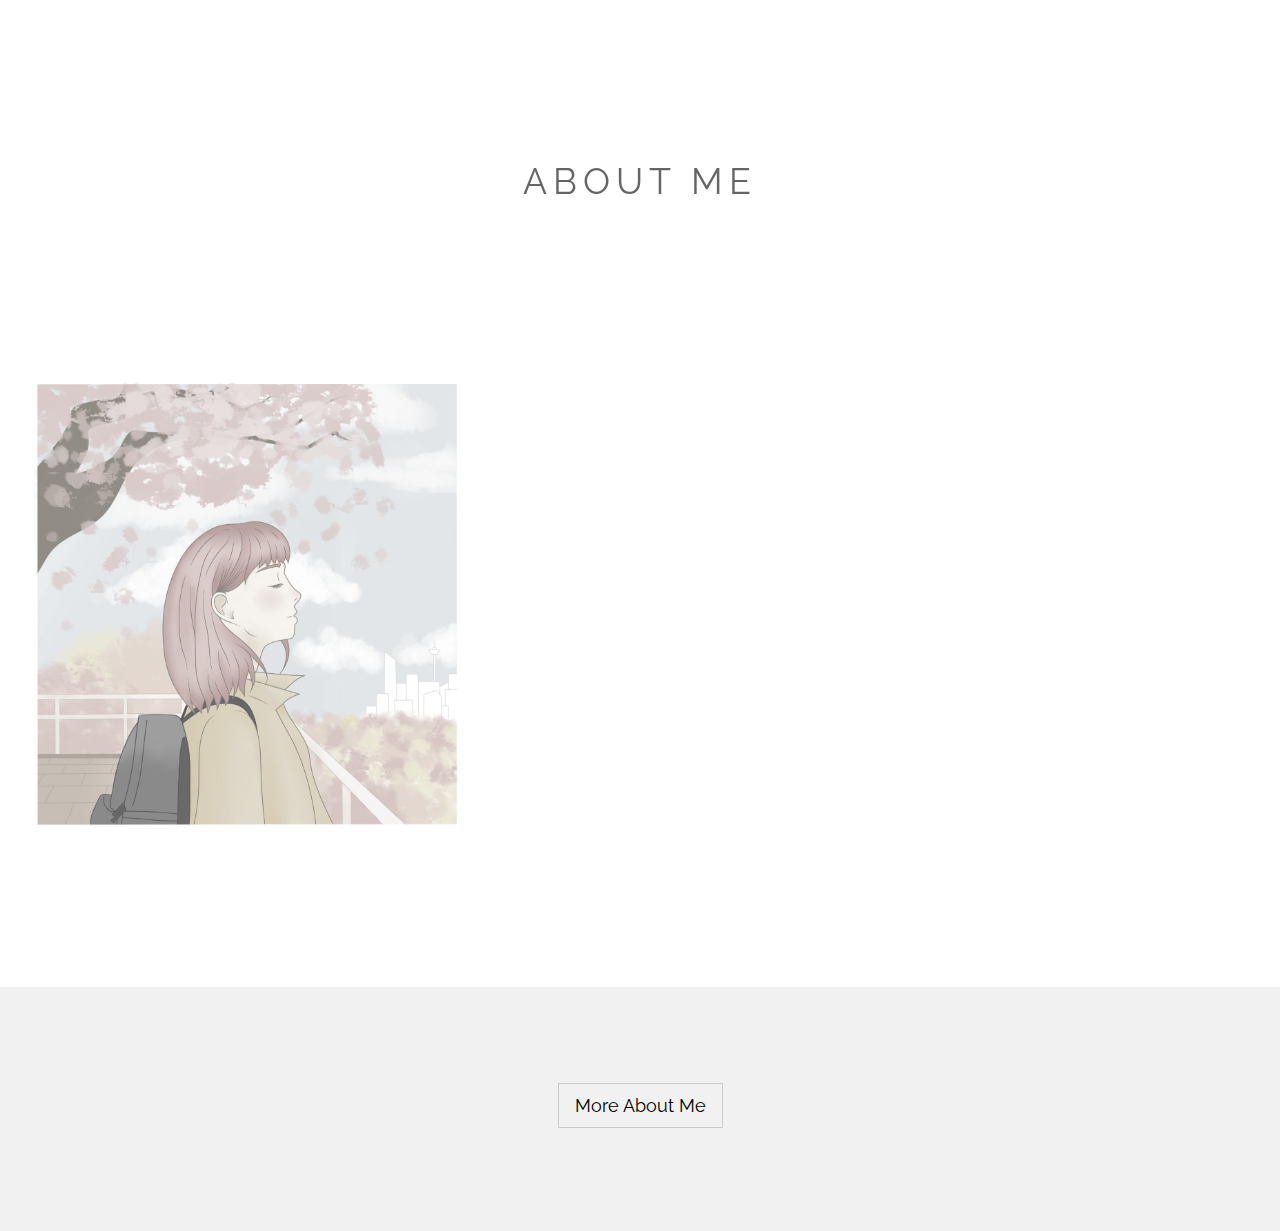
==== index.html @ 55295b82 "Update index.html" ====
<!DOCTYPE html>
<html>
<title>Miranda - Exer 1</title>
<meta charset="UTF-8">
<meta name="viewport" content="width=device-width, initial-scale=1">
<link rel="stylesheet" href="https://www.w3schools.com/w3css/4/w3.css">
<link rel="stylesheet" href="https://fonts.googleapis.com/css?family=Raleway">
<link rel="stylesheet" href="https://cdnjs.cloudflare.com/ajax/libs/font-awesome/4.7.0/css/font-awesome.min.css">
<link rel="stylesheet" type="text/css" href="style.css">

<body>

<!-- !PAGE CONTENT! -->
<div class="w3-content" style="max-width:1500px">

<!-- Header -->
<header class="w3-panel w3-center w3-opacity" style="padding:128px 16px">
  <h1>ABOUT ME</h1>
</header>

<div class="w3-row-padding w3-grayscale" style="margin-bottom:128px">
  <div class="w3-half">
    <img src="image1.jpg" style="width:75%;">
  </div>

  <div class="w3-half">
  </div>
</div>
  
<!-- End Page Content -->
</div>

<!-- Footer -->
<footer class="w3-container w3-padding-64 w3-light-grey w3-center w3-large"> 
  <div class="w3-padding-32">
    <div class="w3-bar w3-border">
      <a href="moreaboutme.html" class="w3-bar-item w3-button">More About Me</a>
    </div>
  </div>
</footer>

</body>
</html>
---- style.css ----
body,h1 {font-family: "Raleway", Arial, sans-serif}
h1 {letter-spacing: 6px}
.w3-row-padding img {margin-bottom: 12px}
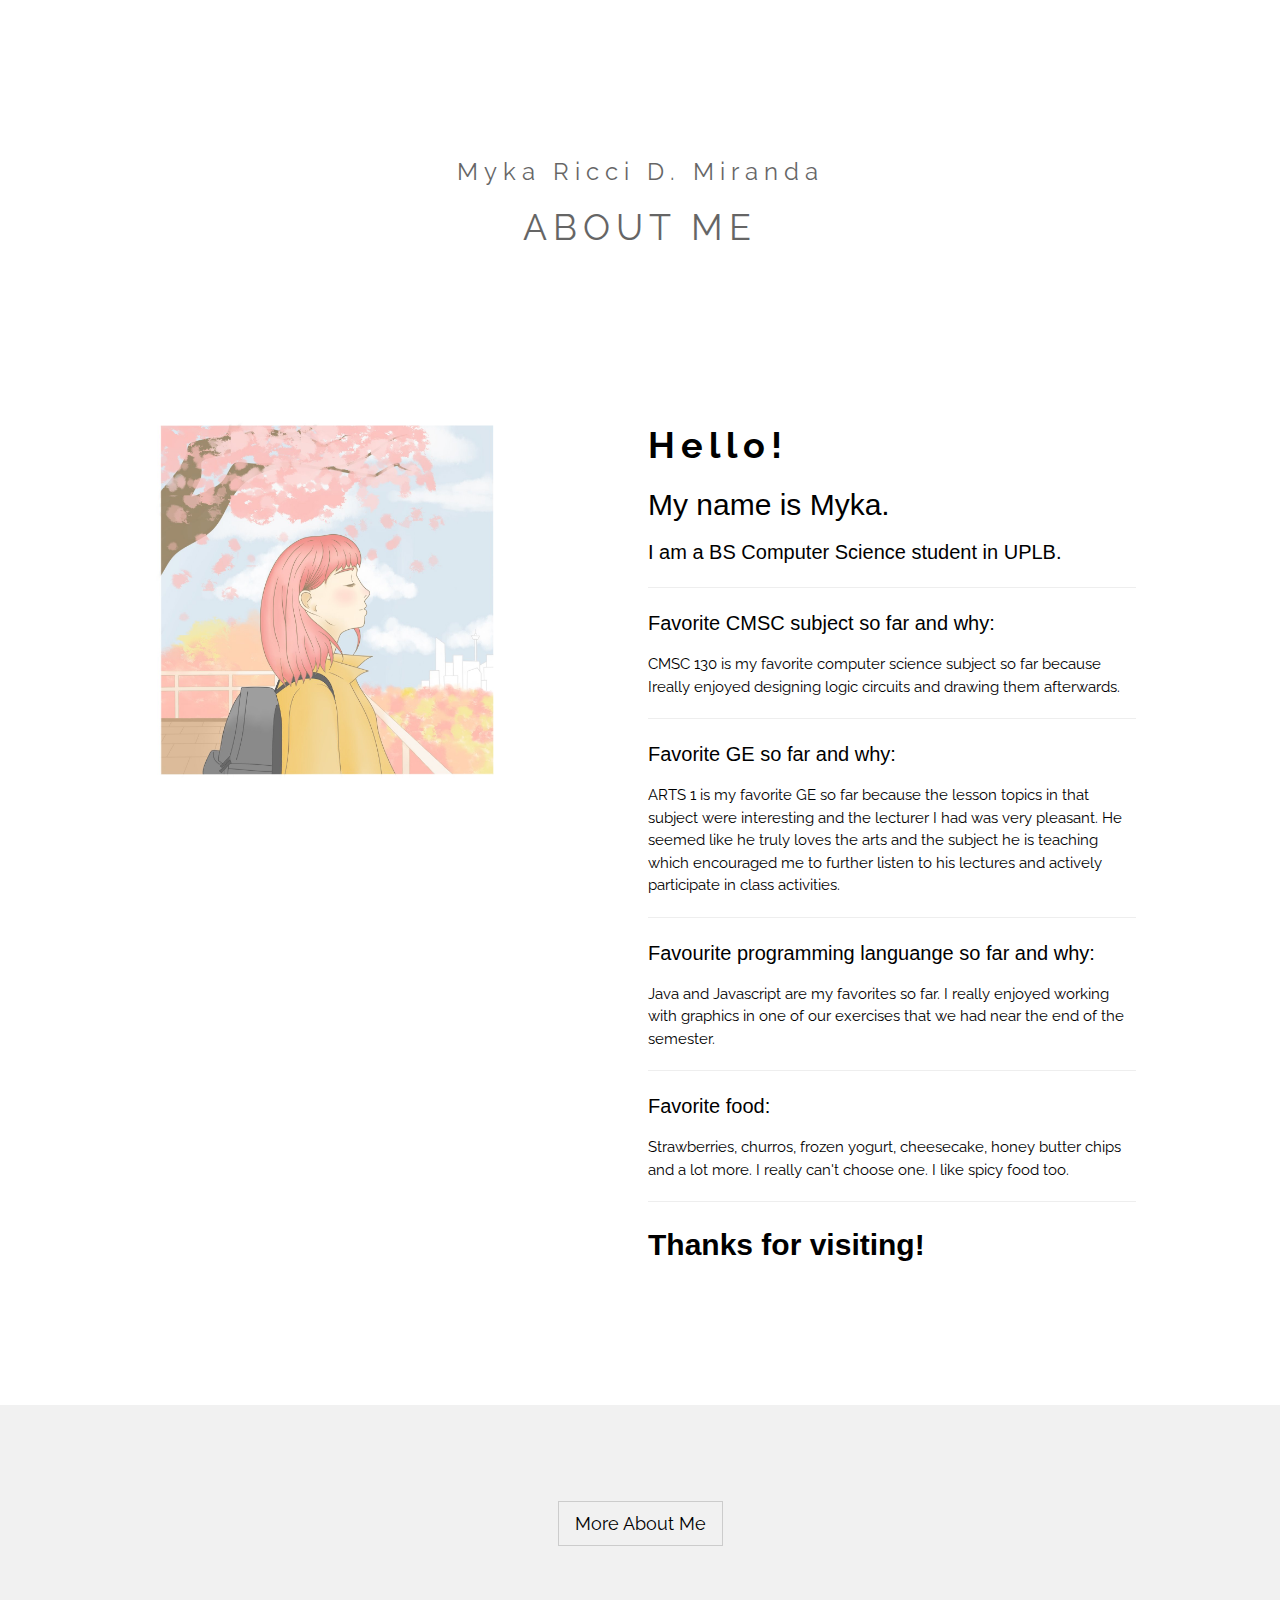
==== commit 772e6ca5: "Update index.html" ====
--- a/index.html
+++ b/index.html
@@ -15,15 +15,33 @@
 
 <!-- Header -->
 <header class="w3-panel w3-center w3-opacity" style="padding:128px 16px">
+  <h1 class="w3-xlarge">Myka Ricci D. Miranda</h1>
   <h1>ABOUT ME</h1>
 </header>
 
-<div class="w3-row-padding w3-grayscale" style="margin-bottom:128px">
+<div class="w3-row-padding" style="margin-bottom:128px;margin-left:128px;margin-right:128px">
   <div class="w3-half">
     <img src="image1.jpg" style="width:75%;">
   </div>
 
   <div class="w3-half">
+  <h1><strong> Hello! </strong></h1>
+  <h2> My name is Myka.</h2>
+  <h4> I am a BS Computer Science student in UPLB.</h4>
+  <hr>
+  <h4>Favorite CMSC subject so far and why:</h4>
+    <p>CMSC 130 is my favorite computer science subject so far because Ireally enjoyed designing logic circuits and drawing them afterwards.</p>
+  <hr>
+  <h4>Favorite GE so far and why:</h4>
+    <p>ARTS 1 is my favorite GE so far because the lesson topics in that subject were interesting and the lecturer I had was very pleasant. He seemed like he truly loves the arts and the subject he is teaching which encouraged me to further listen to his lectures and actively participate in class activities.</p>
+  <hr>
+  <h4>Favourite programming languange so far and why:</h4>
+    <p>Java and Javascript are my favorites so far. I really enjoyed working with graphics in one of our exercises that we had near the end of the semester.</p>
+  <hr>
+  <h4>Favorite food:</h4>
+    <p>Strawberries, churros, frozen yogurt, cheesecake, honey butter chips and a lot more. I really can't choose one. I like spicy food too.</p>
+  <hr>
+  <h2><strong>Thanks for visiting!</strong></h2>
   </div>
 </div>
   
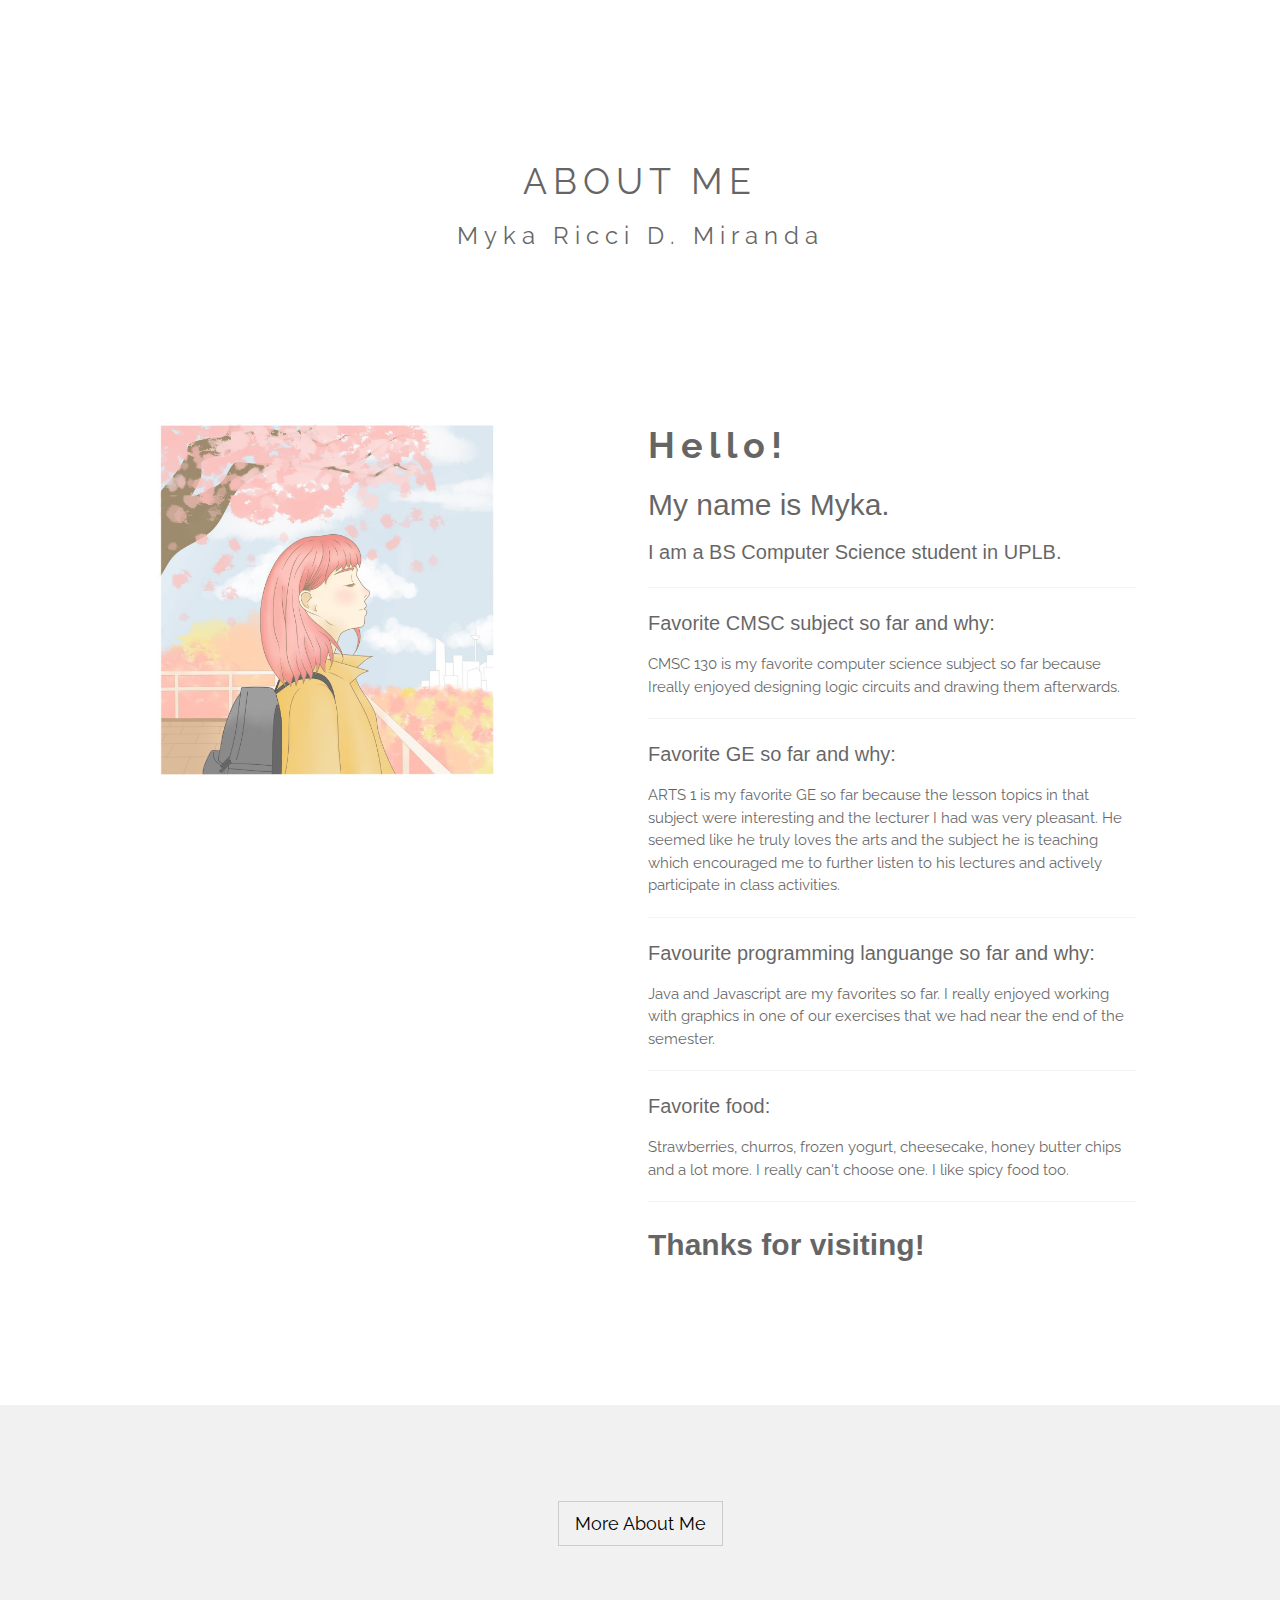
==== commit 1fe981ec: "Update index.html" ====
--- a/index.html
+++ b/index.html
@@ -15,8 +15,8 @@
 
 <!-- Header -->
 <header class="w3-panel w3-center w3-opacity" style="padding:128px 16px">
+  <h1>ABOUT ME</h1>
   <h1 class="w3-xlarge">Myka Ricci D. Miranda</h1>
-  <h1>ABOUT ME</h1>
 </header>
 
 <div class="w3-row-padding" style="margin-bottom:128px;margin-left:128px;margin-right:128px">
@@ -24,7 +24,7 @@
     <img src="image1.jpg" style="width:75%;">
   </div>
 
-  <div class="w3-half">
+  <div class="w3-half w3-opacity">
   <h1><strong> Hello! </strong></h1>
   <h2> My name is Myka.</h2>
   <h4> I am a BS Computer Science student in UPLB.</h4>
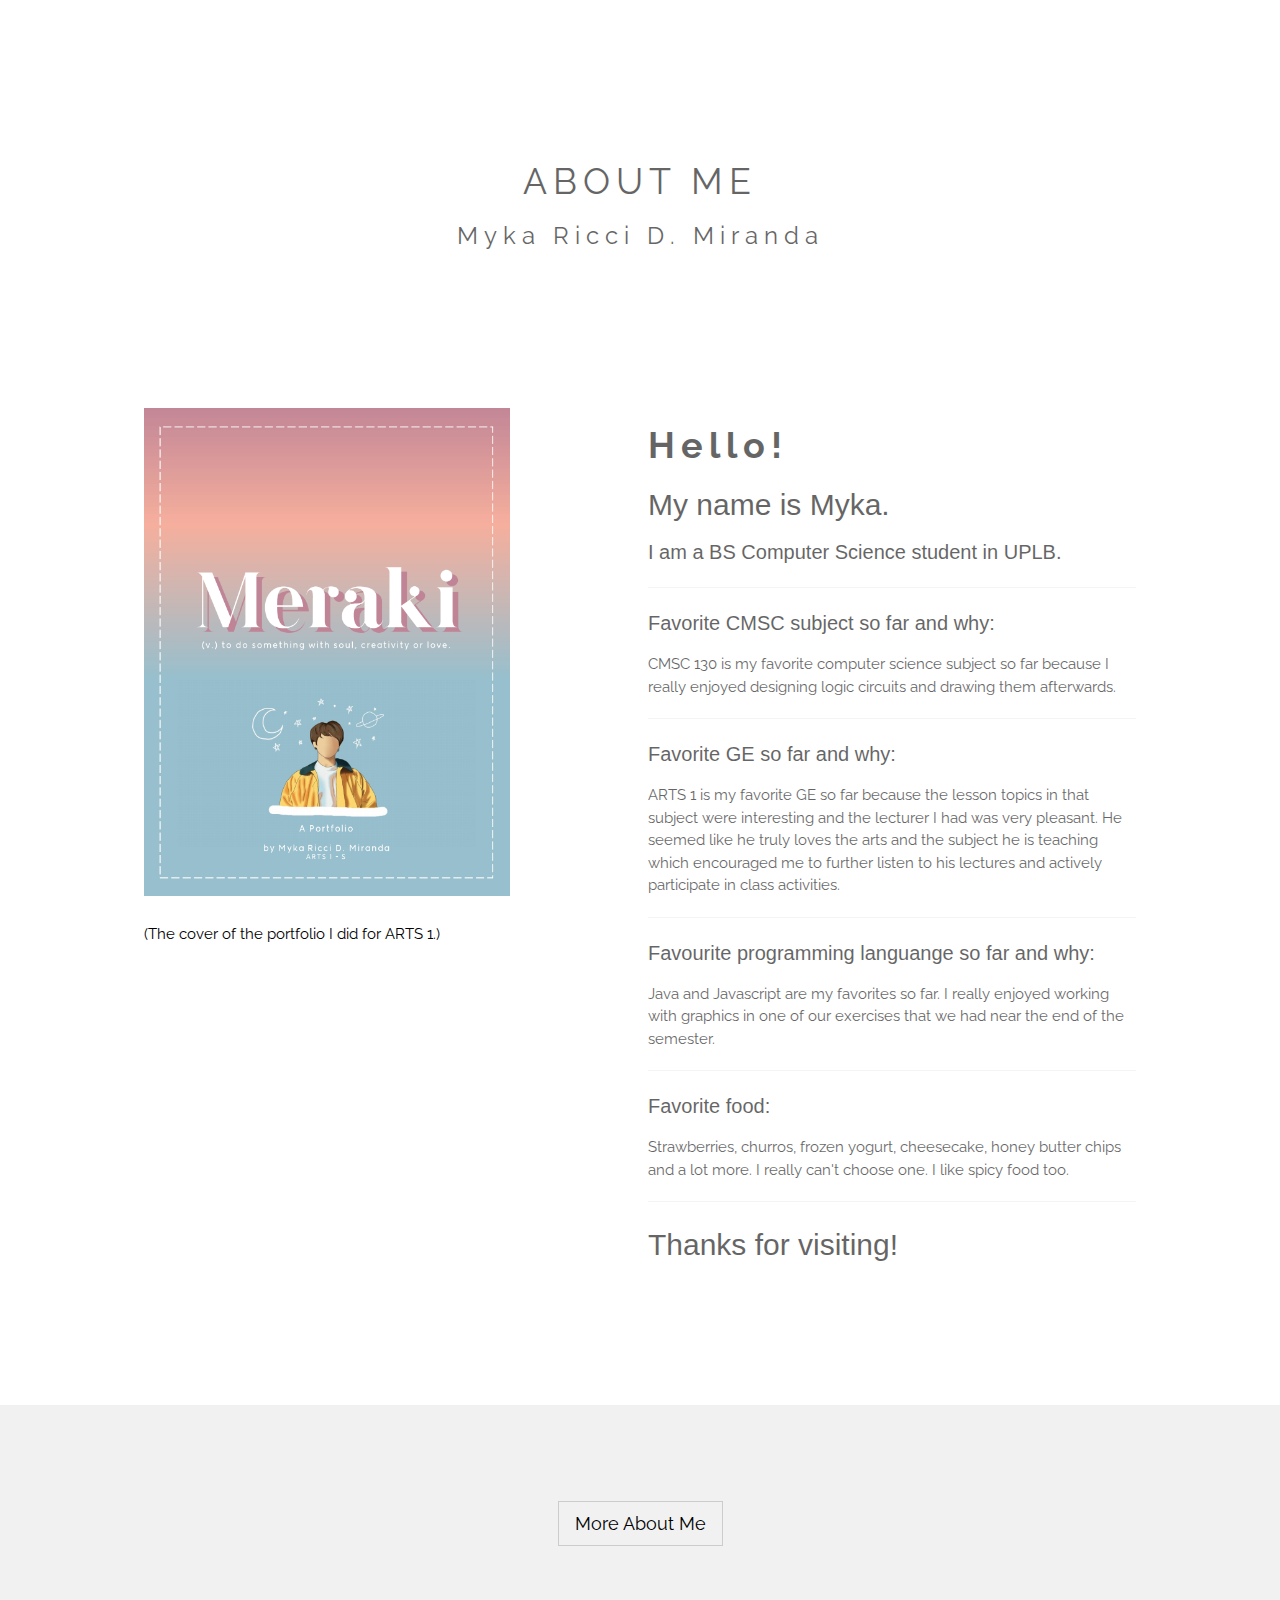
==== commit 6bdba5ce: "Update index.html" ====
--- a/index.html
+++ b/index.html
@@ -21,7 +21,8 @@
 
 <div class="w3-row-padding" style="margin-bottom:128px;margin-left:128px;margin-right:128px">
   <div class="w3-half">
-    <img src="image1.jpg" style="width:75%;">
+    <img src="image1.png" style="width:75%;">
+    <p>(The cover of the portfolio I did for ARTS 1.)</p>
   </div>
 
   <div class="w3-half w3-opacity">
@@ -30,7 +31,7 @@
   <h4> I am a BS Computer Science student in UPLB.</h4>
   <hr>
   <h4>Favorite CMSC subject so far and why:</h4>
-    <p>CMSC 130 is my favorite computer science subject so far because Ireally enjoyed designing logic circuits and drawing them afterwards.</p>
+    <p>CMSC 130 is my favorite computer science subject so far because I really enjoyed designing logic circuits and drawing them afterwards.</p>
   <hr>
   <h4>Favorite GE so far and why:</h4>
     <p>ARTS 1 is my favorite GE so far because the lesson topics in that subject were interesting and the lecturer I had was very pleasant. He seemed like he truly loves the arts and the subject he is teaching which encouraged me to further listen to his lectures and actively participate in class activities.</p>
@@ -41,7 +42,7 @@
   <h4>Favorite food:</h4>
     <p>Strawberries, churros, frozen yogurt, cheesecake, honey butter chips and a lot more. I really can't choose one. I like spicy food too.</p>
   <hr>
-  <h2><strong>Thanks for visiting!</strong></h2>
+  <h2>Thanks for visiting!</h2>
   </div>
 </div>
   
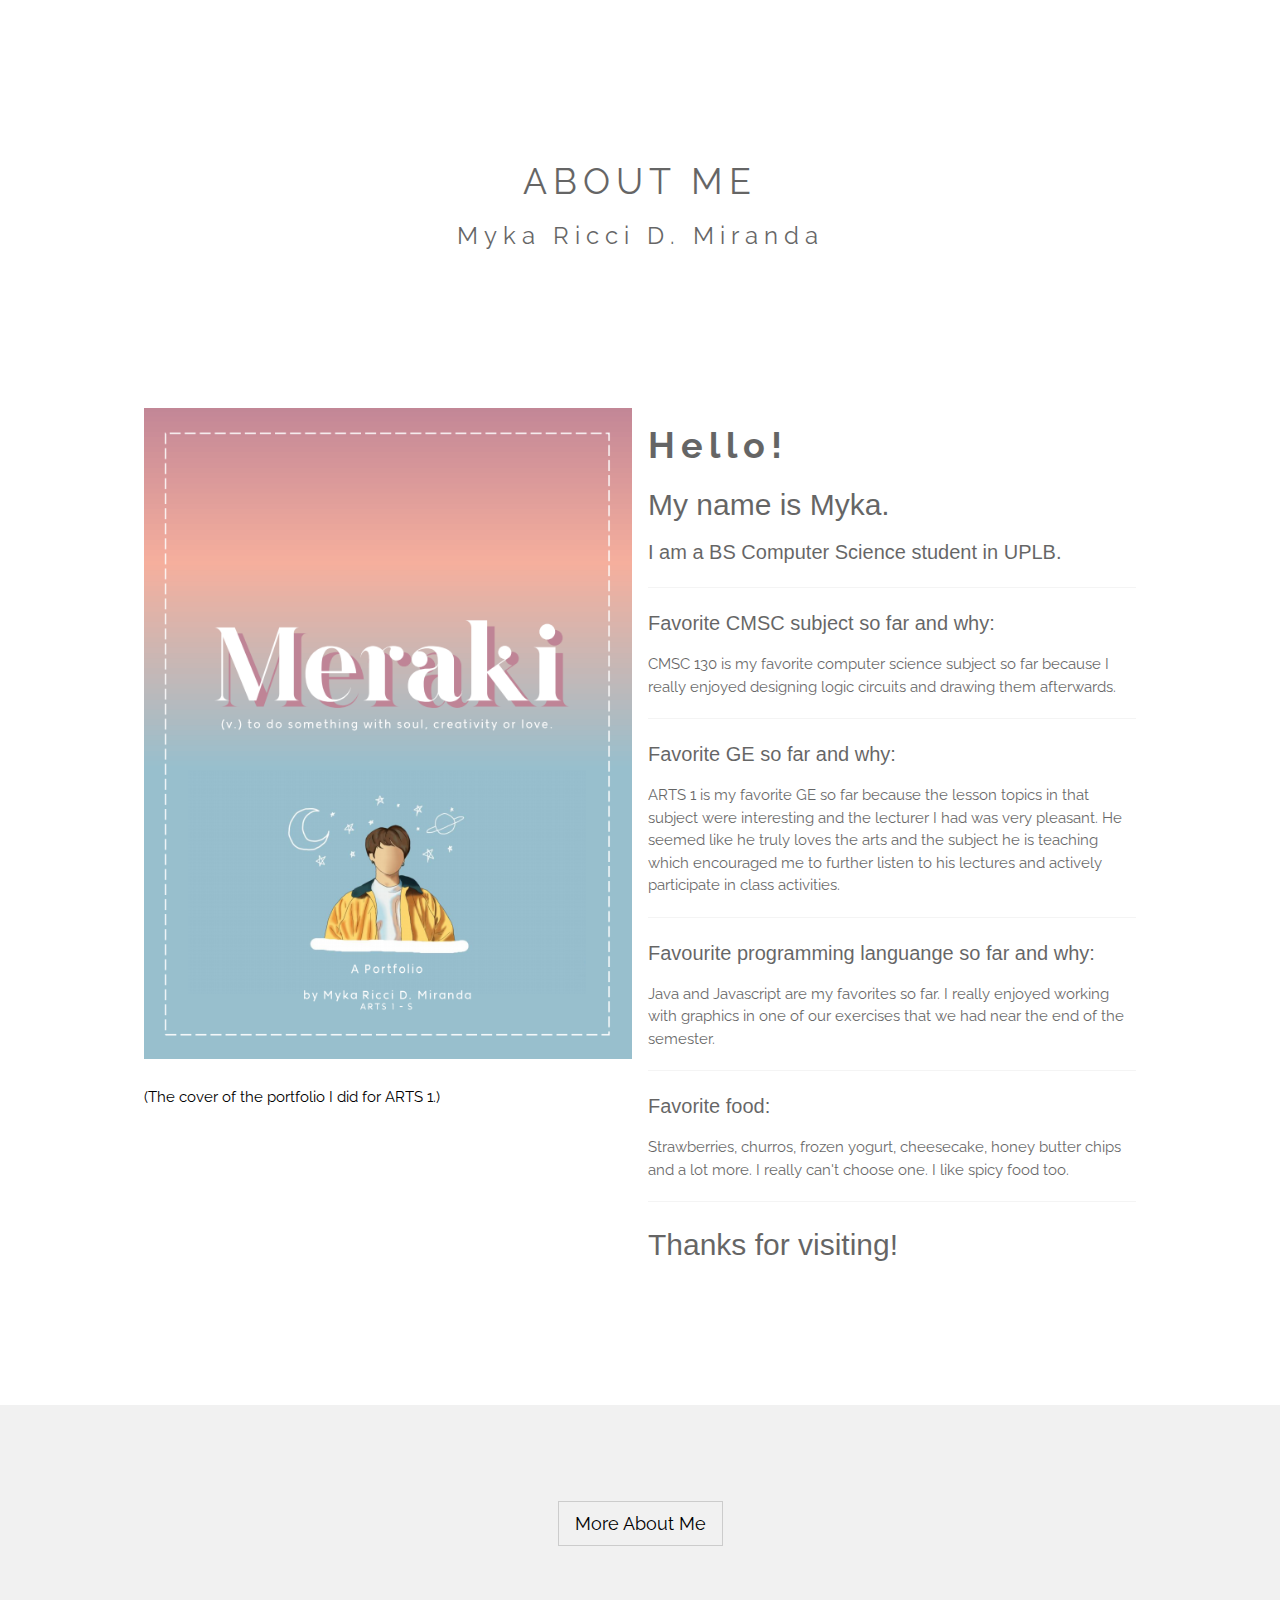
==== commit bf830055: "Update index.html" ====
--- a/index.html
+++ b/index.html
@@ -21,7 +21,7 @@
 
 <div class="w3-row-padding" style="margin-bottom:128px;margin-left:128px;margin-right:128px">
   <div class="w3-half">
-    <img src="image1.png" style="width:75%;">
+    <img src="image1.png" style="width:100%;">
     <p>(The cover of the portfolio I did for ARTS 1.)</p>
   </div>
 
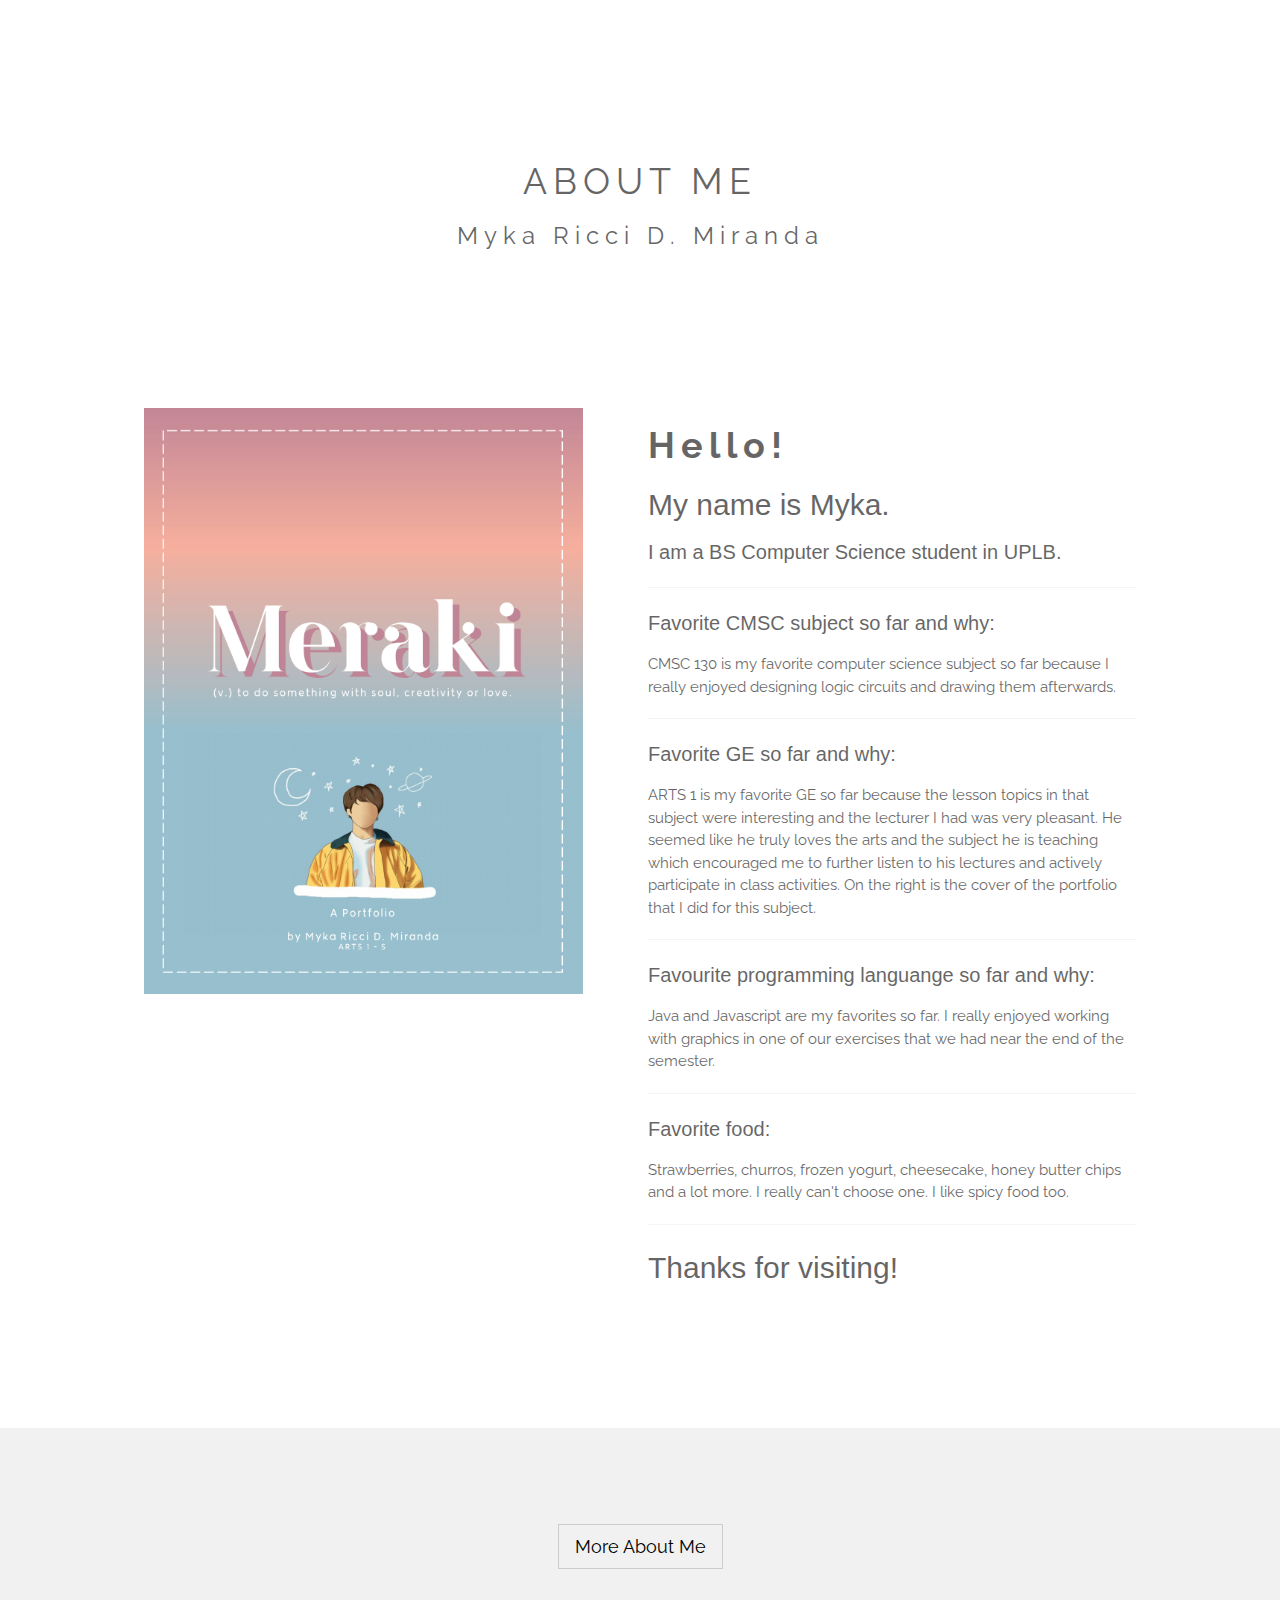
==== commit 4f146c72: "Update index.html" ====
--- a/index.html
+++ b/index.html
@@ -21,8 +21,7 @@
 
 <div class="w3-row-padding" style="margin-bottom:128px;margin-left:128px;margin-right:128px">
   <div class="w3-half">
-    <img src="image1.png" style="width:100%;">
-    <p>(The cover of the portfolio I did for ARTS 1.)</p>
+    <img src="image1.png" style="width:90%;">
   </div>
 
   <div class="w3-half w3-opacity">
@@ -34,7 +33,7 @@
     <p>CMSC 130 is my favorite computer science subject so far because I really enjoyed designing logic circuits and drawing them afterwards.</p>
   <hr>
   <h4>Favorite GE so far and why:</h4>
-    <p>ARTS 1 is my favorite GE so far because the lesson topics in that subject were interesting and the lecturer I had was very pleasant. He seemed like he truly loves the arts and the subject he is teaching which encouraged me to further listen to his lectures and actively participate in class activities.</p>
+    <p>ARTS 1 is my favorite GE so far because the lesson topics in that subject were interesting and the lecturer I had was very pleasant. He seemed like he truly loves the arts and the subject he is teaching which encouraged me to further listen to his lectures and actively participate in class activities. On the right is the cover of the portfolio that I did for this subject.</p>
   <hr>
   <h4>Favourite programming languange so far and why:</h4>
     <p>Java and Javascript are my favorites so far. I really enjoyed working with graphics in one of our exercises that we had near the end of the semester.</p>
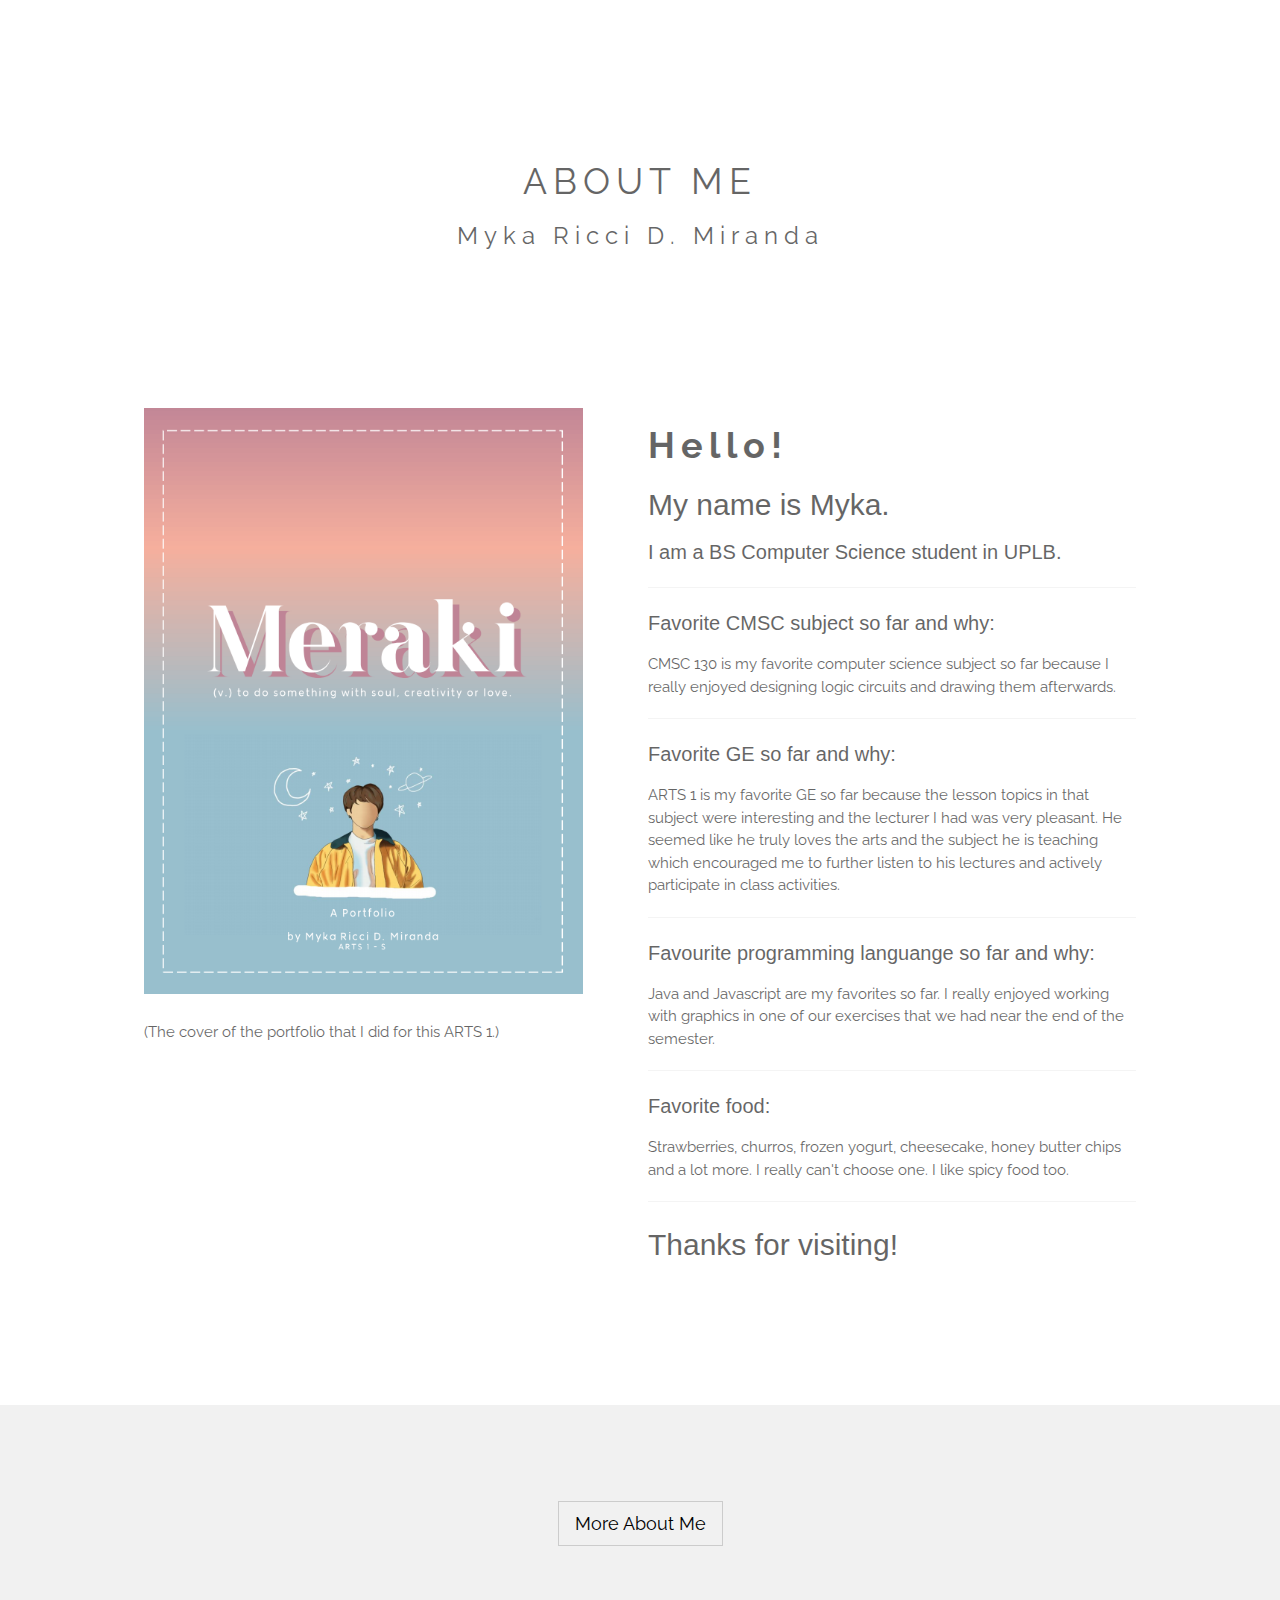
==== commit 0b3dc6d8: "Update index.html" ====
--- a/index.html
+++ b/index.html
@@ -22,6 +22,7 @@
 <div class="w3-row-padding" style="margin-bottom:128px;margin-left:128px;margin-right:128px">
   <div class="w3-half">
     <img src="image1.png" style="width:90%;">
+    <p class="w3-opacity">(The cover of the portfolio that I did for this ARTS 1.)</p>
   </div>
 
   <div class="w3-half w3-opacity">
@@ -33,7 +34,7 @@
     <p>CMSC 130 is my favorite computer science subject so far because I really enjoyed designing logic circuits and drawing them afterwards.</p>
   <hr>
   <h4>Favorite GE so far and why:</h4>
-    <p>ARTS 1 is my favorite GE so far because the lesson topics in that subject were interesting and the lecturer I had was very pleasant. He seemed like he truly loves the arts and the subject he is teaching which encouraged me to further listen to his lectures and actively participate in class activities. On the right is the cover of the portfolio that I did for this subject.</p>
+    <p>ARTS 1 is my favorite GE so far because the lesson topics in that subject were interesting and the lecturer I had was very pleasant. He seemed like he truly loves the arts and the subject he is teaching which encouraged me to further listen to his lectures and actively participate in class activities.</p>
   <hr>
   <h4>Favourite programming languange so far and why:</h4>
     <p>Java and Javascript are my favorites so far. I really enjoyed working with graphics in one of our exercises that we had near the end of the semester.</p>
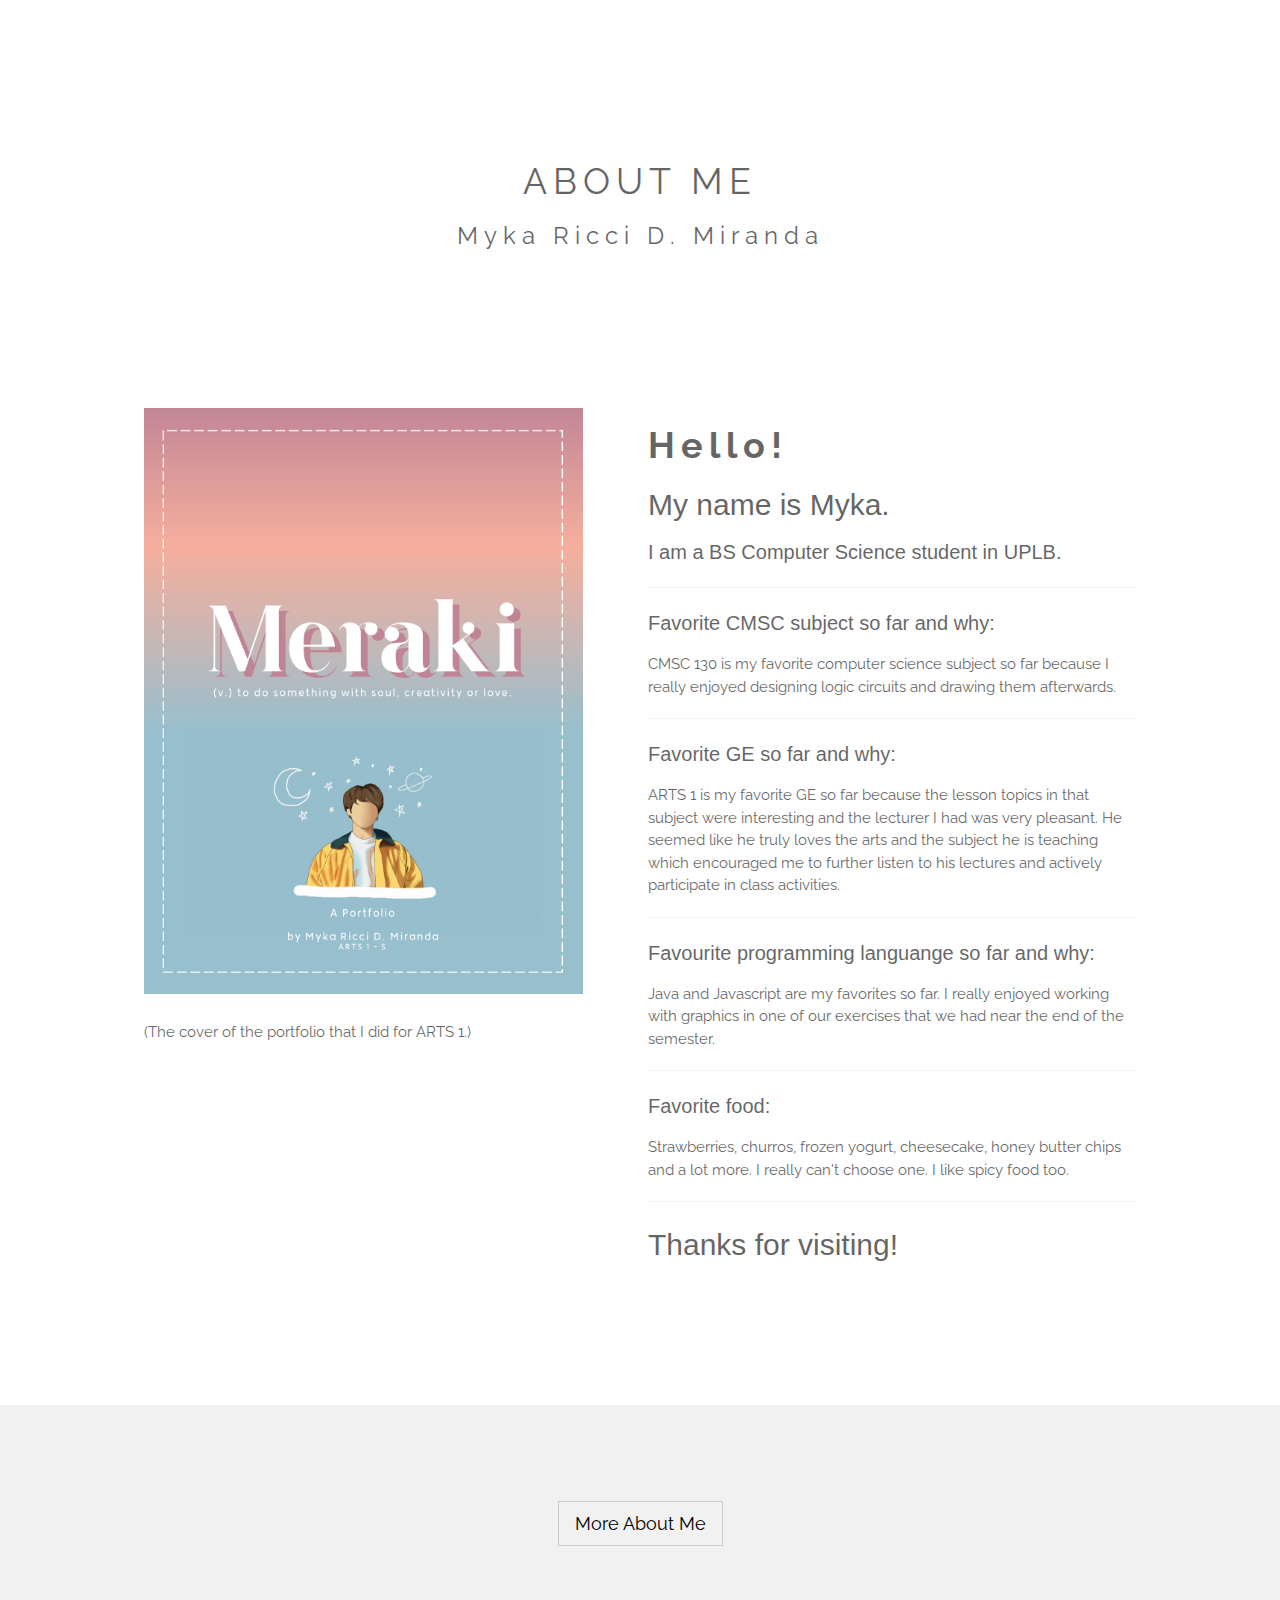
==== commit 4aa4c1c3: "Update index.html" ====
--- a/index.html
+++ b/index.html
@@ -22,7 +22,7 @@
 <div class="w3-row-padding" style="margin-bottom:128px;margin-left:128px;margin-right:128px">
   <div class="w3-half">
     <img src="image1.png" style="width:90%;">
-    <p class="w3-opacity">(The cover of the portfolio that I did for this ARTS 1.)</p>
+    <p class="w3-opacity">(The cover of the portfolio that I did for ARTS 1.)</p>
   </div>
 
   <div class="w3-half w3-opacity">
